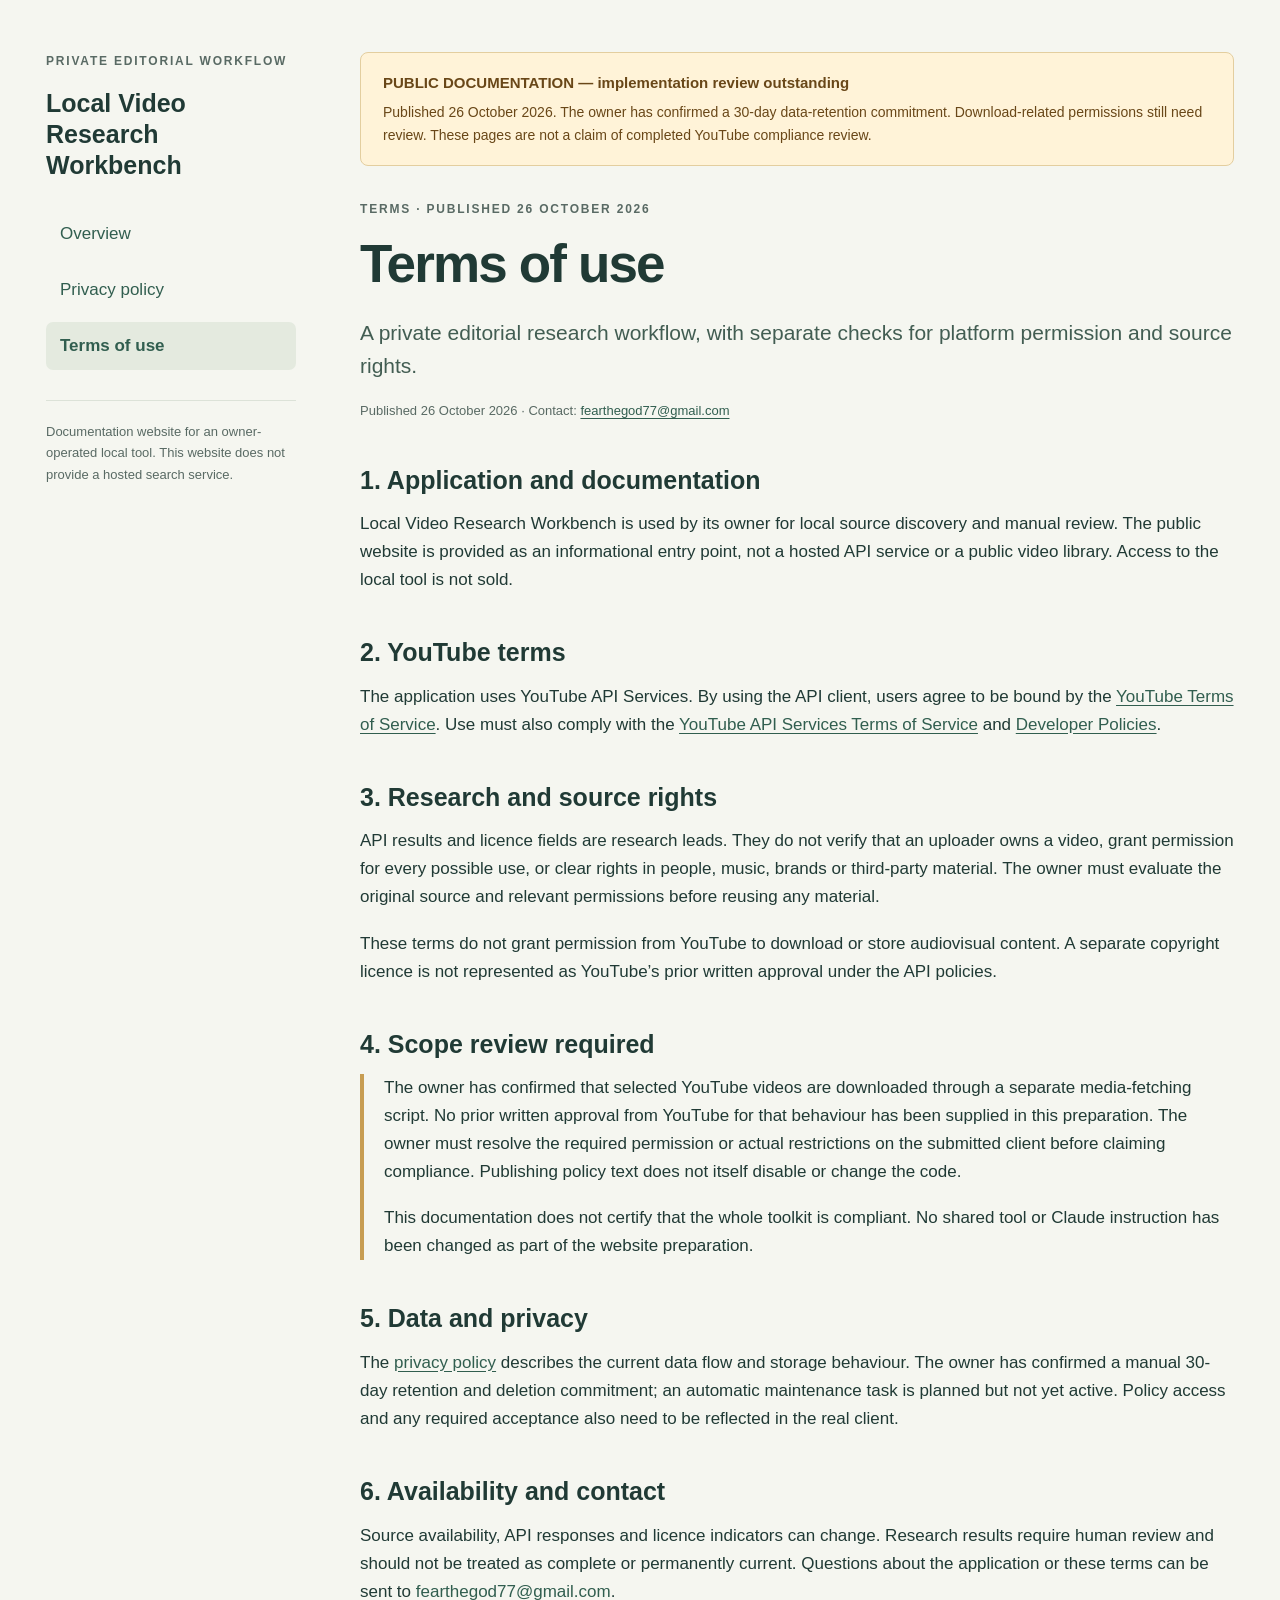
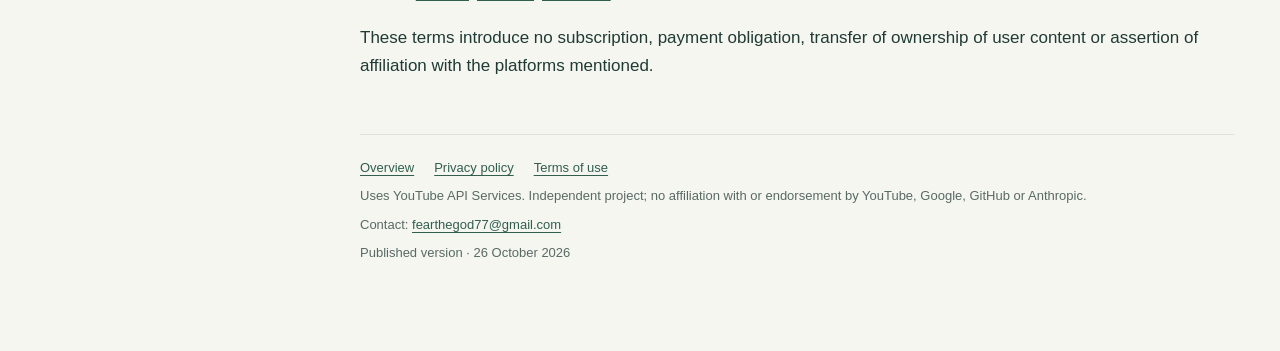
==== terms.html @ 8f23bbeb "Add public application documentation and policies" ====
<!doctype html>
<html lang="en"><head><meta charset="utf-8"><meta name="viewport" content="width=device-width,initial-scale=1"><meta name="robots" content="noindex,nofollow"><title>Terms of use · Local Video Research Workbench</title><meta name="description" content="Documentation and privacy information for a private local video research workflow."><link rel="stylesheet" href="style.css"></head>
<body><a class="skip" href="#main">Skip to content</a><div class="shell"><aside><div class="eyebrow">Private editorial workflow</div><div class="brand"><a href="index.html">Local Video<br>Research Workbench</a></div><nav aria-label="Documentation"><a href="index.html">Overview</a><a href="privacy.html">Privacy policy</a><a href="terms.html" aria-current="page">Terms of use</a></nav><p class="aside-note">Documentation website for an owner-operated local tool. This website does not provide a hosted search service.</p></aside>
<main id="main"><div class="draft"><strong>PUBLIC DOCUMENTATION — implementation review outstanding</strong>Published 26 October 2026. The owner has confirmed a 30-day data-retention commitment. Download-related permissions still need review. These pages are not a claim of completed YouTube compliance review.</div>
<div class="eyebrow">Terms · published 26 October 2026</div><h1>Terms of use</h1><p class="lead">A private editorial research workflow, with separate checks for platform permission and source rights.</p><p class="meta">Published 26 October 2026 · Contact: <a class="contact" href="mailto:fearthegod77@gmail.com">fearthegod77@gmail.com</a></p>
<h2>1. Application and documentation</h2><p>Local Video Research Workbench is used by its owner for local source discovery and manual review. The public website is provided as an informational entry point, not a hosted API service or a public video library. Access to the local tool is not sold.</p>
<h2>2. YouTube terms</h2><p>The application uses YouTube API Services. By using the API client, users agree to be bound by the <a href="https://www.youtube.com/t/terms">YouTube Terms of Service</a>. Use must also comply with the <a href="https://developers.google.com/youtube/terms/api-services-terms-of-service">YouTube API Services Terms of Service</a> and <a href="https://developers.google.com/youtube/terms/developer-policies">Developer Policies</a>.</p>
<h2>3. Research and source rights</h2><p>API results and licence fields are research leads. They do not verify that an uploader owns a video, grant permission for every possible use, or clear rights in people, music, brands or third-party material. The owner must evaluate the original source and relevant permissions before reusing any material.</p><p>These terms do not grant permission from YouTube to download or store audiovisual content. A separate copyright licence is not represented as YouTube’s prior written approval under the API policies.</p>
<h2>4. Scope review required</h2><div class="pending"><p>The owner has confirmed that selected YouTube videos are downloaded through a separate media-fetching script. No prior written approval from YouTube for that behaviour has been supplied in this preparation. The owner must resolve the required permission or actual restrictions on the submitted client before claiming compliance. Publishing policy text does not itself disable or change the code.</p><p>This documentation does not certify that the whole toolkit is compliant. No shared tool or Claude instruction has been changed as part of the website preparation.</p></div>
<h2>5. Data and privacy</h2><p>The <a href="privacy.html">privacy policy</a> describes the current data flow and storage behaviour. The owner has confirmed a manual 30-day retention and deletion commitment; an automatic maintenance task is planned but not yet active. Policy access and any required acceptance also need to be reflected in the real client.</p>
<h2>6. Availability and contact</h2><p>Source availability, API responses and licence indicators can change. Research results require human review and should not be treated as complete or permanently current. Questions about the application or these terms can be sent to <a class="contact" href="mailto:fearthegod77@gmail.com">fearthegod77@gmail.com</a>.</p><p>These terms introduce no subscription, payment obligation, transfer of ownership of user content or assertion of affiliation with the platforms mentioned.</p>

<footer><div class="links"><a href="index.html">Overview</a><a href="privacy.html">Privacy policy</a><a href="terms.html">Terms of use</a></div><p>Uses YouTube API Services. Independent project; no affiliation with or endorsement by YouTube, Google, GitHub or Anthropic.</p><p>Contact: <a class="contact" href="mailto:fearthegod77@gmail.com">fearthegod77@gmail.com</a></p><p>Published version · 26 October 2026</p></footer></main></div></body></html>
---- style.css ----
:root{--ink:#203a35;--muted:#596a64;--paper:#f5f6f0;--line:#dce2d8;--green:#315e4f;--amber:#80551d}
*{box-sizing:border-box}html{scroll-behavior:smooth}body{margin:0;background:var(--paper);color:var(--ink);font:17px/1.65 -apple-system,BlinkMacSystemFont,"Segoe UI",sans-serif}
a{color:var(--green);text-underline-offset:3px}a:hover{color:#173b2d}a:focus-visible{outline:3px solid #9cbf88;outline-offset:4px}
.skip{position:absolute;left:20px;top:-70px;background:white;padding:10px}.skip:focus{top:10px}
.shell{max-width:1260px;margin:auto;display:grid;grid-template-columns:250px minmax(0,1fr);gap:64px;padding:52px 36px 80px}
aside{align-self:start;position:sticky;top:40px}.eyebrow{font-size:12px;letter-spacing:.15em;font-weight:750;text-transform:uppercase;color:var(--muted)}
.brand{font-size:25px;line-height:1.25;margin:16px 0 28px;font-weight:750}.brand a{color:var(--ink);text-decoration:none}nav{display:grid;gap:8px}nav a{padding:10px 14px;border-radius:7px;text-decoration:none}nav a[aria-current=page]{background:#e4eadf;font-weight:700}
.aside-note{font-size:13px;color:var(--muted);border-top:1px solid var(--line);padding-top:20px;margin-top:30px}
main{min-width:0}.draft{padding:18px 22px;background:#fff3d8;border:1px solid #e3ce9f;border-radius:8px;font-size:14px;color:#694718;margin-bottom:34px}.draft strong{display:block;font-size:15px;margin-bottom:5px}
h1{font-size:clamp(34px,4.6vw,53px);line-height:1.12;letter-spacing:-.035em;margin:14px 0 24px}h2{font-size:25px;line-height:1.3;margin:42px 0 14px}h3{font-size:19px;line-height:1.4;margin:25px 0 10px}p{margin:0 0 18px}.lead{font-size:21px;line-height:1.55;color:#425d52}.meta{font-size:13px;color:var(--muted);margin:0 0 30px}
.cards{display:grid;grid-template-columns:repeat(3,minmax(0,1fr));gap:15px;margin:30px 0}.card{background:#fff;border:1px solid var(--line);padding:22px;border-radius:8px}.card h3{margin:7px 0 10px}.card p{font-size:15px;color:var(--muted);margin:0}.number{font-size:13px;font-weight:800;color:#71915e}
.panel{background:#fff;border:1px solid var(--line);border-radius:8px;padding:24px;margin:24px 0}.panel h2,.panel h3{margin-top:0}.scope{border-left:4px solid #8ca07e;padding-left:20px;color:#46584e}.pending{border-left:4px solid #c79d52;padding-left:20px}.label{display:inline-block;font-size:12px;font-weight:700;letter-spacing:.07em;padding:4px 9px;border:1px solid var(--line);border-radius:4px;margin-bottom:8px;color:var(--muted)}
ul,ol{padding-left:24px}li{margin:9px 0}table{border-collapse:collapse;width:100%;font-size:15px;margin:20px 0}th,td{padding:12px 14px;border:1px solid var(--line);text-align:left;vertical-align:top}th{background:#e9eee4}code{font-size:.88em;background:#e9eee4;padding:2px 5px;border-radius:3px;overflow-wrap:anywhere}.contact{overflow-wrap:anywhere}.steps{display:flex;flex-wrap:wrap;gap:9px;align-items:center;font-size:14px}.step{border:1px solid var(--line);padding:10px 13px;border-radius:6px;background:#fff}.arrow{color:#7d8e80}
footer{font-size:13px;color:var(--muted);border-top:1px solid var(--line);margin-top:54px;padding-top:22px}footer p{margin:7px 0}.links{display:flex;gap:20px;flex-wrap:wrap}button{font:inherit}
@media(max-width:850px){.shell{grid-template-columns:1fr;gap:26px;padding:28px 22px 60px}aside{position:static}.brand{font-size:23px;margin:10px 0 16px}nav{display:flex;flex-wrap:wrap;gap:5px}nav a{padding:7px 11px}.aside-note{display:none}.cards{grid-template-columns:1fr}.draft{margin-bottom:26px}h2{margin-top:34px}table{font-size:14px}th,td{padding:9px}.lead{font-size:19px}}
@media print{body{background:white;font-size:11pt}.shell{display:block;padding:0;max-width:none}aside{display:none}main{width:100%}h1{font-size:27pt}h2{font-size:17pt}.draft{border:1px solid #999;background:white}a{color:inherit}footer{margin-top:24px}.panel{break-inside:avoid}.cards{display:block}.card{margin-bottom:12px}}
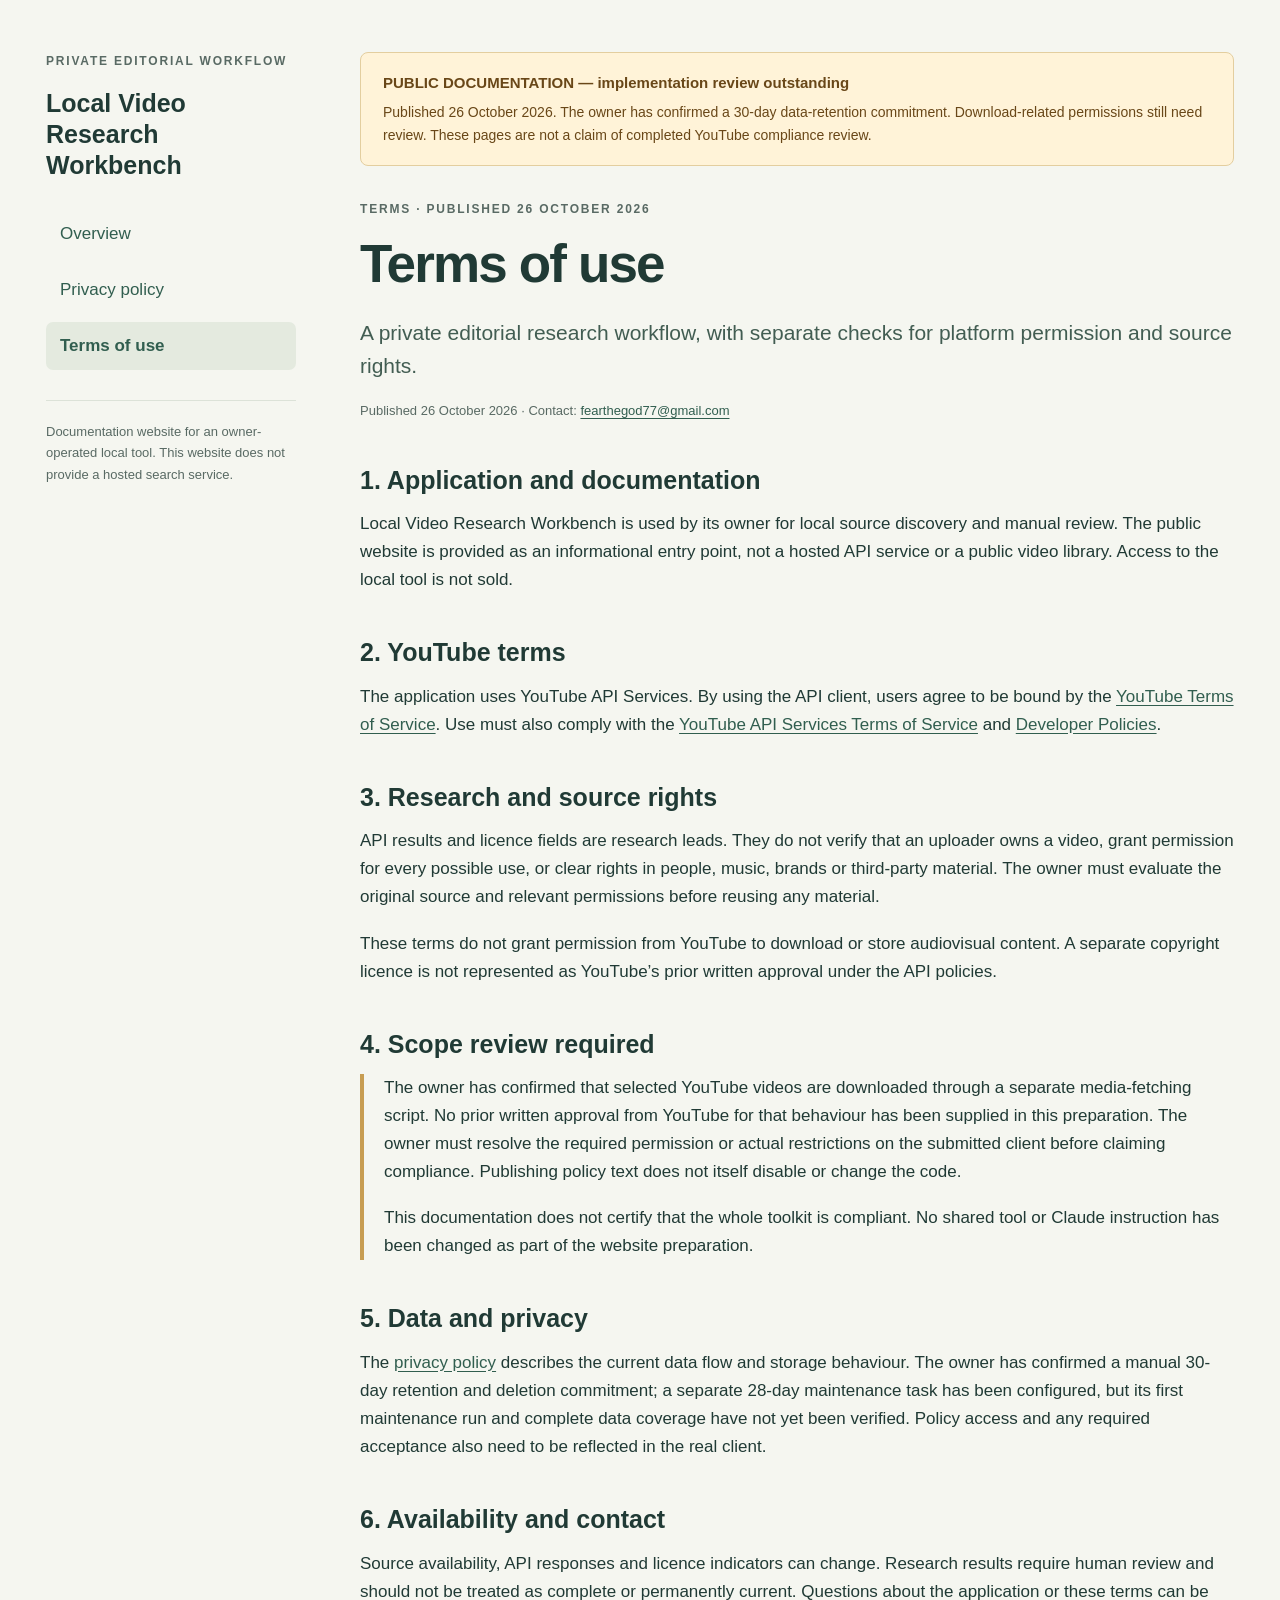
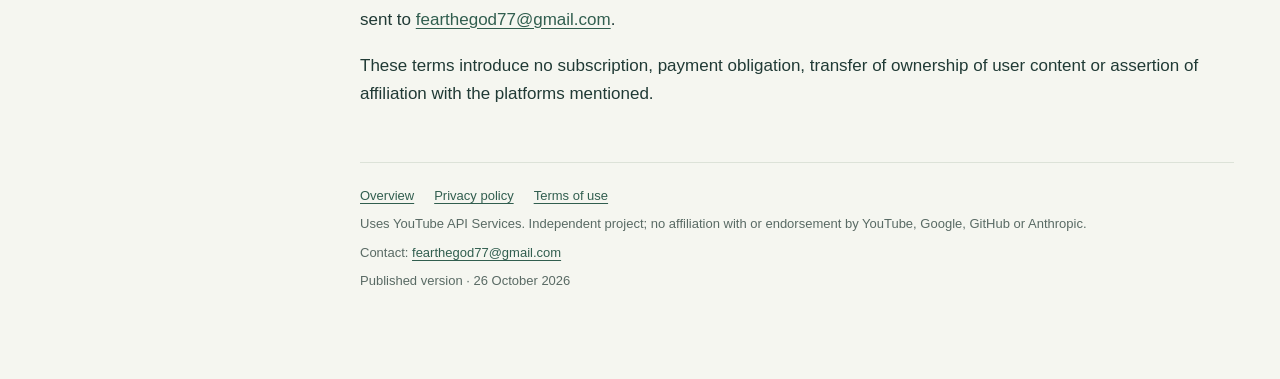
==== commit bcd0e1c4: "Record configured retention schedule and pending first maintenance" ====
--- a/terms.html
+++ b/terms.html
@@ -7,7 +7,7 @@
 <h2>2. YouTube terms</h2><p>The application uses YouTube API Services. By using the API client, users agree to be bound by the <a href="https://www.youtube.com/t/terms">YouTube Terms of Service</a>. Use must also comply with the <a href="https://developers.google.com/youtube/terms/api-services-terms-of-service">YouTube API Services Terms of Service</a> and <a href="https://developers.google.com/youtube/terms/developer-policies">Developer Policies</a>.</p>
 <h2>3. Research and source rights</h2><p>API results and licence fields are research leads. They do not verify that an uploader owns a video, grant permission for every possible use, or clear rights in people, music, brands or third-party material. The owner must evaluate the original source and relevant permissions before reusing any material.</p><p>These terms do not grant permission from YouTube to download or store audiovisual content. A separate copyright licence is not represented as YouTube’s prior written approval under the API policies.</p>
 <h2>4. Scope review required</h2><div class="pending"><p>The owner has confirmed that selected YouTube videos are downloaded through a separate media-fetching script. No prior written approval from YouTube for that behaviour has been supplied in this preparation. The owner must resolve the required permission or actual restrictions on the submitted client before claiming compliance. Publishing policy text does not itself disable or change the code.</p><p>This documentation does not certify that the whole toolkit is compliant. No shared tool or Claude instruction has been changed as part of the website preparation.</p></div>
-<h2>5. Data and privacy</h2><p>The <a href="privacy.html">privacy policy</a> describes the current data flow and storage behaviour. The owner has confirmed a manual 30-day retention and deletion commitment; an automatic maintenance task is planned but not yet active. Policy access and any required acceptance also need to be reflected in the real client.</p>
+<h2>5. Data and privacy</h2><p>The <a href="privacy.html">privacy policy</a> describes the current data flow and storage behaviour. The owner has confirmed a manual 30-day retention and deletion commitment; a separate 28-day maintenance task has been configured, but its first maintenance run and complete data coverage have not yet been verified. Policy access and any required acceptance also need to be reflected in the real client.</p>
 <h2>6. Availability and contact</h2><p>Source availability, API responses and licence indicators can change. Research results require human review and should not be treated as complete or permanently current. Questions about the application or these terms can be sent to <a class="contact" href="mailto:fearthegod77@gmail.com">fearthegod77@gmail.com</a>.</p><p>These terms introduce no subscription, payment obligation, transfer of ownership of user content or assertion of affiliation with the platforms mentioned.</p>
 
 <footer><div class="links"><a href="index.html">Overview</a><a href="privacy.html">Privacy policy</a><a href="terms.html">Terms of use</a></div><p>Uses YouTube API Services. Independent project; no affiliation with or endorsement by YouTube, Google, GitHub or Anthropic.</p><p>Contact: <a class="contact" href="mailto:fearthegod77@gmail.com">fearthegod77@gmail.com</a></p><p>Published version · 26 October 2026</p></footer></main></div></body></html>
